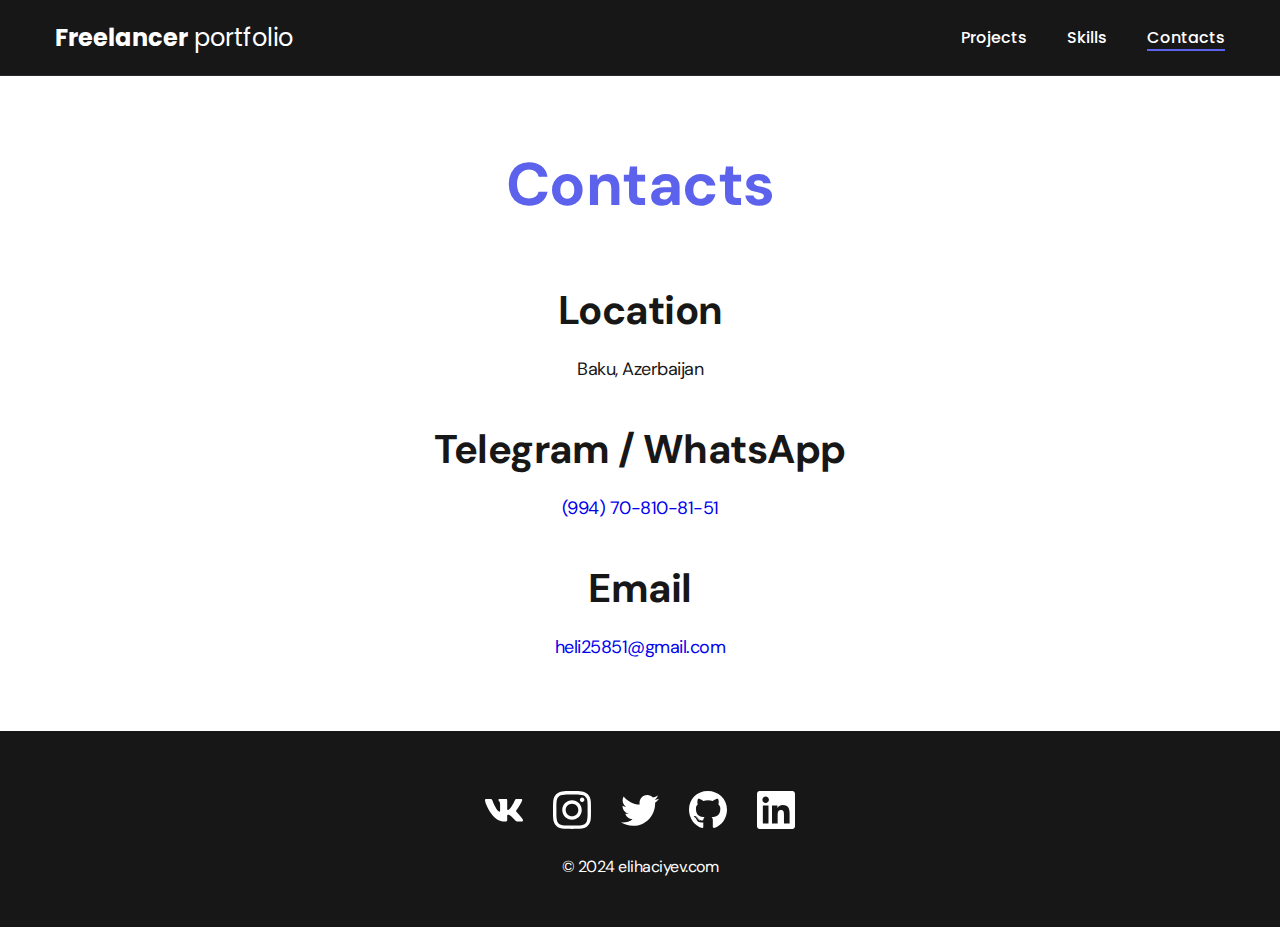
==== Contacts.html @ cacfc717 "The site layout is finished and the media queries and scripts are left" ====
<!DOCTYPE html>
<html lang="en">
<head>
  <meta charset="UTF-8">
  <meta name="viewport" content="width=device-width, initial-scale=1.0">
  <title>Freelancer portfolio</title>
  <link rel="stylesheet" href="./css/reset.css">
  <link rel="stylesheet" href="./css/style.css">
  <link rel="stylesheet" href="./fonts/stylesheet.css">
</head>
<body>
  <nav class="nav">
    <div class="container">
      <div class="nav-row">
        <div class="logo">
          <a href="./index.html"> <strong>Freelancer</strong> portfolio</a>
        </div>
        <ul class="nav-list">
          <li class="nav-list__item"><a class="nav-list__link "  href="./index.html">Projects</a></li>
          <li class="nav-list__item"><a class="nav-list__link " href="./skills.html">Skills</a></li>
          <li class="nav-list__item"><a class="nav-list__link nav-list__link--active"  href="./contacts.html">Contacts</a></li>
        </ul>
      </div>

    </div>
  </nav>

  <main class="section">
    <div class="container">
      <h1 class="title-1">
        Contacts
      </h1>
      <ul class="content-list">
        <li class="content-list__item">
          <h2 class="title-2">Location</h2>
         <p>Baku, Azerbaijan</p>
        </li>
        <li class="content-list__item">
         <h2 class="title-2">Telegram / WhatsApp</h2>
         <p><a href="+994708108151">(994) 70-810-81-51</a></p>
        </li>
         <li class="content-list__item">
         <h2 class="title-2">Email</h2>
         <p><a href="mailto:heli25851@gmail.com">heli25851@gmail.com</a></p>
        </li>
      </ul>
    </div>
  </main>
  <footer class="footer">
    <div class="container">
      <div class="footer__wrapper">
      <ul class="social">
        <li class="social__item"><a href="#!"><img src="./img/icon/vk.svg" alt="Vk"></a></li>
        <li class="social__item"><a href="#!"><img src="./img/icon/instagram.svg" alt="instagram"></a></li>
        <li class="social__item"><a href="#!"><img src="./img/icon/twitter.svg" alt="twitter"></a></li>
        <li class="social__item"><a href="#!"><img src="./img/icon/gitHub.svg" alt="gitHub"></a></li>
        <li class="social__item"><a href="#!"><img src="./img/icon/linkedIn.svg" alt="linkedIn"></a></li>
      </ul>
      <div class="copyright">
        <p>
          &copy; 2024 elihaciyev.com
        </p>
      </div>
      </div>
    </div>
  </footer>

  <script src="./js/app.js"></script>
</body>
</html>
---- css/style.css ----
:root {
  --black: #171718;
  --black-border: #26292D;
  --white: #fff;
  --purple: rgb(92, 98, 236);

  --text-color: var(--black);
  --dark-bg: var(--black);
  --dark-border: var(--black-border);
  --header-text:var(--white);
  --accent: var(--purple);
}

html, body {
  font-family: 'DM Sans',sans-serif;
  letter-spacing: -0.5px;
  color: var(--text-color);
  height: 100%;
  flex-direction: column;
}

.container {
  margin: 0 auto;
  padding: 0 15px;
  max-width: 1200px;
}

/* NAV  */

.nav {
  padding: 20px 0;
  border-bottom: 1px solid var(--dark-border);
  background:var(--dark-bg);
  color:var(--header-text);
  letter-spacing: normal;
}
.nav-row {
  display: flex;
  justify-content: space-between;
  align-items: center;
  column-gap: 30px;
  row-gap: 20px;
  flex-wrap: wrap;
}

.logo {
  font-family: Poppins;
  font-size: 24px;
}
.logo strong {
  font-weight: 700;
}
.logo a {
  color: var(--header-text);
}

.nav-list {
  display: flex;
  align-items: center;
  column-gap: 40px;
  font-size: 16px;
  font-weight: 500;
  font-family: Poppins;
}

.nav-list__link {
  color:var(--header-text);
  transition: opacity .3s ease-in ;
}

.nav-list__link:hover {
  opacity: .8;
}

.nav-list__link--active {
  position: relative;
}

.nav-list__link--active::before {
  content: "";

  position: absolute;
  left: 0;
  top: 100%;

  display: block;
  height: 2px;
  width: 100%;
  background: var(--accent);
}

/* header */

.header {
  padding: 40px 0;
  min-height: 695px;

  display: flex;
  justify-content: center;
  align-items: center;

  background: var(--dark-bg);
  background-image: url(../img/Abstract.png);
  background-repeat: no-repeat;
  background-size: auto;
  background-position: center center;


  color: var(--header-text);
  text-align: center;
}

.header__wrapper {
  padding: 0 15px;
  max-width: 660px;
}

.header__title {
  font-size: 40px;
  font-weight: 700;
  line-height: 1.4;
  margin-bottom: 20px;
}
.header__title strong {
  font-size: 60px;
  font-weight: 700;
}
.header__title em {
  font-style: normal;
  color: var(--accent);
}
.header-text {
  font-size: 18px;
  font-weight: 500;
  line-height: 1.33;
  margin-bottom: 40px;
}
.header-text p + p {
  margin-top: 1em;
}

.btn {
  display: inline-block;
  height: 48px;
  background: var(--accent);
  padding: 12px 28px;
  font-size: 16px;
  font-weight: 500;
  letter-spacing: 0.15px;
  border-radius: 5px;
  color: var(--white);
  transition: opacity .2s ease-in;
}

.btn-outline {
  height: 48px;
  border-radius: 5px;
  padding: 12px 20px;
  border: 1px solid #000;
  color: #000;
  display: flex;
  column-gap: 10px;
  align-items: center;
}

.btn:hover {
  opacity: 0.8;
}
.btn:active {
  position: relative;
  top: 1px;
}
.btn-outline:hover {
  opacity: 0.8;
}

.btn-outline:active {
  position: relative;
  top: 1px;
}
/* project */
.section {
  padding: 70px 0;
}

.title-1 {
  margin-bottom: 60px;
  font-size: 60px;
  font-weight: 700;
  line-height: 1.3;
  color: var(--accent);
  text-align: center;
}

.projects {
  display: flex;
  flex-wrap: wrap;
  column-gap: 30px;
  row-gap: 30px;
}

.project {
  max-width: 370px;
  background: var(--white);
  border-radius: 10px;
  box-shadow: 0px 5px 35px 0px rgba(0, 0, 0, 0.25);
}

.project-img {
  border-radius: 10px;
}

.project-title {
  padding: 15px 20px 25px;
  font-size: 24px;
  font-weight: 700;
  line-height: 1.3;
  color: var(--black);
}

/* project-details */

.project-details {
  margin: 0 auto;
  max-width: 865px;
  display: flex;
  flex-direction: column;
  align-items: center;
  text-align: center;
}

.project-details__cover {
  max-width: 100%;
  margin-bottom: 40px;
  border-radius: 10px;
  box-shadow: 0px 5px 35px 0px rgba(0, 0, 0, 0.25);
}

.project-details__desc {
  margin-bottom: 30px;
  font-weight: 700;
  font-size: 24px;
  line-height: 1.3;
}

/* Content-list  */

.content-list {
  margin: 0 auto;
  max-width: 570px;
  display: flex;
  row-gap: 40px;
  flex-direction: column;
  align-items: center;
  text-align: center;
}
.content-list__item {
  font-size: 18px;
  line-height: 1.5;
}
.content-list__item p + p {
  margin-top: 0.5em;
}
.title-2 {
  font-size: 40px;
  line-height: 1.3;
  margin-bottom: 20px;
  font-weight: 700;
}


/* footer  */
.footer {
  margin-top: auto;
  padding: 60px 0 50px;
  background: var(--dark-bg);
  color: var(--header-text);
}

.footer__wrapper {
  display: flex;
  flex-direction: column;
  align-items: center;
  row-gap: 27px;
}


.social {
  display: flex;
  column-gap: 30px;
  align-items: center;
}

.copyright {
  font-size: 16px;
}
---- fonts/stylesheet.css ----
@font-face {
    font-family: 'DM Sans';
    src: url('DMSans-Bold.woff2') format('woff2');
    font-weight: bold;
    font-style: normal;
    font-display: swap;
}

@font-face {
    font-family: 'DM Sans';
    src: url('DMSans-Medium.woff2') format('woff2');
    font-weight: 500;
    font-style: normal;
    font-display: swap;
}

@font-face {
    font-family: 'DM Sans';
    src: url('DMSans-Regular.woff2') format('woff2');
    font-weight: normal;
    font-style: normal;
    font-display: swap;
}

@font-face {
    font-family: 'Poppins';
    src: url('Poppins-Bold.woff2') format('woff2');
    font-weight: bold;
    font-style: normal;
    font-display: swap;
}

@font-face {
    font-family: 'Poppins';
    src: url('Poppins-Medium.woff2') format('woff2');
    font-weight: 500;
    font-style: normal;
    font-display: swap;
}

@font-face {
    font-family: 'Poppins';
    src: url('Poppins-Regular.woff2') format('woff2');
    font-weight: normal;
    font-style: normal;
    font-display: swap;
}
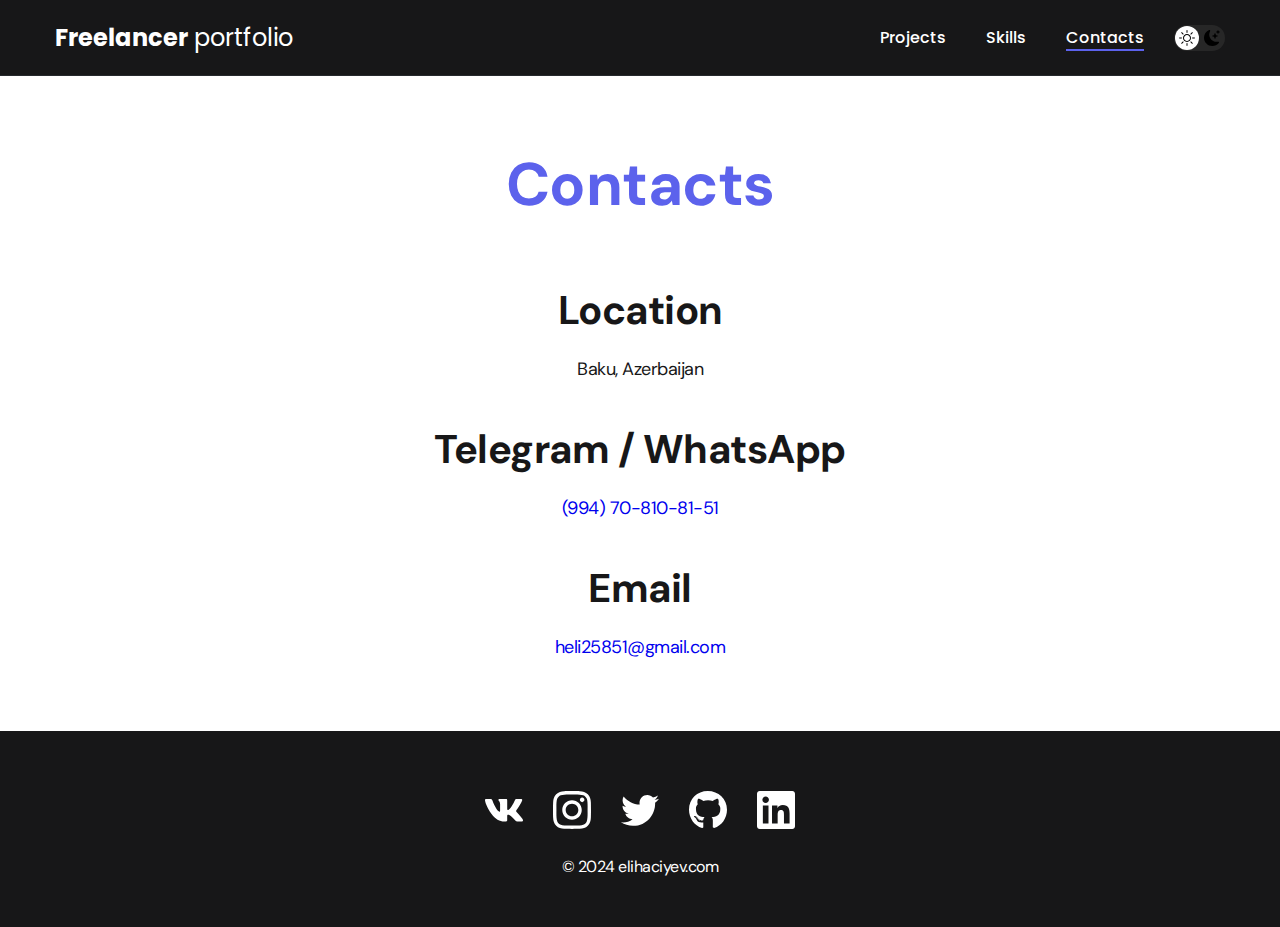
==== commit eeb32536: "Finish project" ====
--- a/Contacts.html
+++ b/Contacts.html
@@ -15,6 +15,12 @@
         <div class="logo">
           <a href="./index.html"> <strong>Freelancer</strong> portfolio</a>
         </div>
+
+        <button class="dark-mode-btn">
+          <img src="./img/icon/Sun.svg" alt="light mode" class="dark-mode-btn__icon">
+          <img src="./img/icon/moon.svg" alt="Dark mode" class="dark-mode-btn__icon">
+        </button>
+
         <ul class="nav-list">
           <li class="nav-list__item"><a class="nav-list__link "  href="./index.html">Projects</a></li>
           <li class="nav-list__item"><a class="nav-list__link " href="./skills.html">Skills</a></li>
@@ -41,7 +47,7 @@
         </li>
          <li class="content-list__item">
          <h2 class="title-2">Email</h2>
-         <p><a href="mailto:heli25851@gmail.com">heli25851@gmail.com</a></p>
+         <p><a href="#!">heli25851@gmail.com</a></p>
         </li>
       </ul>
     </div>
--- a/css/style.css
+++ b/css/style.css
@@ -10,13 +10,27 @@
   --dark-border: var(--black-border);
   --header-text:var(--white);
   --accent: var(--purple);
+
+  /* light mode */
+  --page-bg: var(--white);
+  --text-color: var(--black);
+
+  --project-card-bg: var(--black);
+  --project-card-text:var(--white);
+
+}
+
+.dark {
+  --page-bg: #252526;
+  --text-color: var(--white);
 }
 
 html, body {
   font-family: 'DM Sans',sans-serif;
   letter-spacing: -0.5px;
+  background-color: var(--page-bg);
   color: var(--text-color);
-  height: 100%;
+  min-height: 100vh;
   flex-direction: column;
 }
 
@@ -37,7 +51,7 @@
 }
 .nav-row {
   display: flex;
-  justify-content: space-between;
+  justify-content: flex-end;
   align-items: center;
   column-gap: 30px;
   row-gap: 20px;
@@ -45,6 +59,7 @@
 }
 
 .logo {
+  margin-right: auto;
   font-family: Poppins;
   font-size: 24px;
 }
@@ -57,11 +72,47 @@
 
 .nav-list {
   display: flex;
+  flex-wrap: wrap;
+  row-gap: 10px;
   align-items: center;
   column-gap: 40px;
   font-size: 16px;
   font-weight: 500;
   font-family: Poppins;
+}
+
+.dark-mode-btn {
+  order: 10;
+  position: relative;
+  display: flex;
+  justify-content: space-between;
+  width: 51px;
+  height: 26px;
+  padding: 5px;
+
+  border-radius: 50px;
+  background: #272727;
+}
+.dark-mode-btn::before {
+  position: absolute;
+  top: 1px;
+  left: 1%;
+  content: "";
+  display: block;
+  width: 24px;
+  height: 24px;
+  border-radius: 50%;
+  background-color: #fff;
+
+  transition: left 0.2s ease-in;
+}
+.dark-mode-btn--active::before {
+  left: 26px;
+}
+
+.dark-mode-btn__icon {
+  position: relative;
+  z-index: 9;
 }
 
 .nav-list__link {
@@ -196,13 +247,14 @@
 .projects {
   display: flex;
   flex-wrap: wrap;
+  justify-content: center;
   column-gap: 30px;
   row-gap: 30px;
 }
 
 .project {
   max-width: 370px;
-  background: var(--white);
+  background: var(--project-card-bg);
   border-radius: 10px;
   box-shadow: 0px 5px 35px 0px rgba(0, 0, 0, 0.25);
 }
@@ -216,7 +268,7 @@
   font-size: 24px;
   font-weight: 700;
   line-height: 1.3;
-  color: var(--black);
+  color: var(--project-card-text);
 }
 
 /* project-details */
@@ -294,4 +346,61 @@
 
 .copyright {
   font-size: 16px;
-}+}
+
+@media(max-width: 620px) {
+  .header {
+    min-height: unset;
+  }
+  .header__title {
+    font-size: 30px;
+  }
+  .header__title strong {
+    font-size: 40px;
+  }
+  .nav-row {
+    justify-content: space-between;
+
+  }
+  .dark-mode-btn {
+    order: 0;
+  }
+  .section {
+    padding: 40px 0;
+  }
+  .title-1 {
+    margin-bottom: 30px;
+    font-size: 40px;
+  }
+  .title-2 {
+    margin-bottom: 10px;
+    font-size: 30px;
+  }
+  .project-title {
+    font-size: 22px;
+  }
+  .project-details__desc {
+    margin-bottom: 20px;
+    font-size: 22px;
+  }
+  .footer {
+    padding: 40px 0 30px;
+  }
+  .footer__wrapper {
+    row-gap: 20px;
+  }
+  .social {
+    column-gap: 20px;
+  }
+  .social__item {
+    width: 28px;
+  }
+  .content-list {
+    row-gap: 20px;
+  }
+  .content-list__item {
+    font-size: 16px;
+  }
+}
+
+
